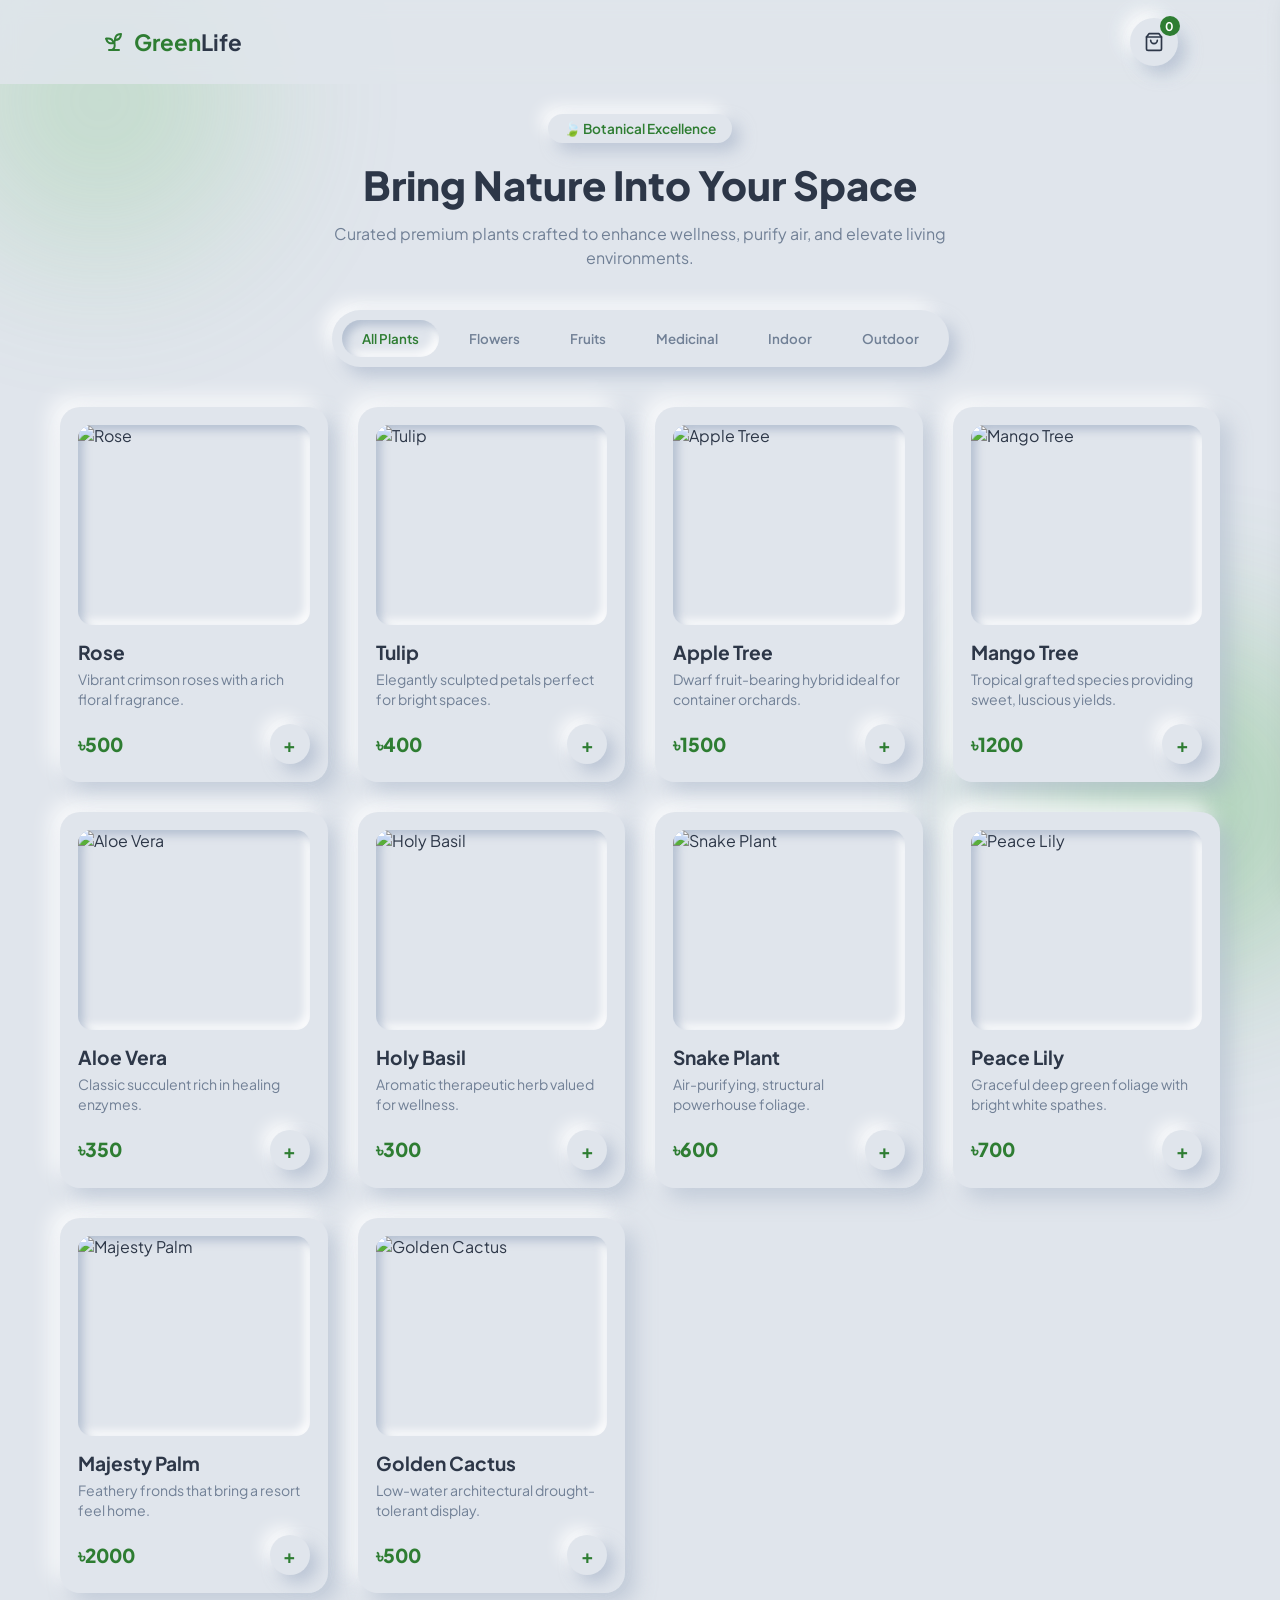
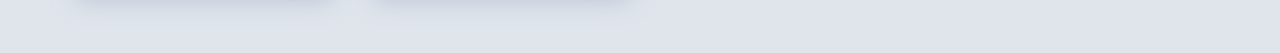
==== index.html @ 5a014563 "index.html" ====
<!DOCTYPE html>
<html lang="en">
<head>
  <meta charset="UTF-8">
  <meta name="viewport" content="width=device-width, initial-scale=1.0">
  <title>Green Life — Modern Botanical Haven</title>
  <link rel="stylesheet" href="greenlife.css">
  <link rel="preconnect" href="https://fonts.googleapis.com">
  <link rel="preconnect" href="https://fonts.gstatic.com" crossorigin>
  <link href="https://fonts.googleapis.com/css2?family=Plus+Jakarta+Sans:wght@400;600;700;800&display=swap" rel="stylesheet">
</head>
<body>

  <!-- Ambient Light Background -->
  <div class="ambient-sphere sphere-1"></div>
  <div class="ambient-sphere sphere-2"></div>

  <!-- Navigation Bar -->
  <nav class="navbar">
    <div class="logo">
      <svg width="24" height="24" viewBox="0 0 24 24" fill="none" stroke="currentColor" stroke-width="2" stroke-linecap="round" stroke-linejoin="round"><path d="M7 20h10"/><path d="M10 20c5.5-2.5.8-6.4 3-10"/><path d="M9.5 9.4c1.1.8 1.8 2.2 2.3 3.7-2 .4-3.5.4-4.8-.3-1.2-.6-2.3-1.9-3-4.2 2.8-.5 4.4 0 5.5.8z"/><path d="M14.1 6a7 7 0 0 0-1.1 4c1.9-.1 3.3-.6 4.3-1.4 1-1 1.6-2.3 1.7-4.6-2.7.1-4.2.8-4.9 2z"/></svg>
      <span>Green<b>Life</b></span>
    </div>
    <button class="cart-trigger" id="cartToggleBtn" aria-label="Cart">
      <svg width="20" height="20" viewBox="0 0 24 24" fill="none" stroke="currentColor" stroke-width="2" stroke-linecap="round" stroke-linejoin="round"><path d="M6 2 3 6v14a2 2 0 0 0 2 2h14a2 2 0 0 0 2-2V6l-3-4Z"/><path d="M3 6h18"/><path d="M16 10a4 4 0 0 1-8 0"/></svg>
      <span class="cart-badge" id="cartBadge">0</span>
    </button>
  </nav>

  <!-- Hero Header -->
  <main class="app-container">
    <header class="hero-header">
      <span class="badge-pill">🍃 Botanical Excellence</span>
      <h1>Bring Nature Into Your Space</h1>
      <p>Curated premium plants crafted to enhance wellness, purify air, and elevate living environments.</p>
    </header>

    <!-- Category Filters -->
    <section class="category-section">
      <div class="category-bar">
        <button class="cat-btn active" onclick="filterCategory('all', this)">All Plants</button>
        <button class="cat-btn" onclick="filterCategory('flower', this)">Flowers</button>
        <button class="cat-btn" onclick="filterCategory('fruit', this)">Fruits</button>
        <button class="cat-btn" onclick="filterCategory('medicinal', this)">Medicinal</button>
        <button class="cat-btn" onclick="filterCategory('indoor', this)">Indoor</button>
        <button class="cat-btn" onclick="filterCategory('outdoor', this)">Outdoor</button>
      </div>
    </section>

    <!-- Plant Showcase Grid -->
    <section class="plant-grid" id="plantGrid"></section>
  </main>

  <!-- Cart Drawer -->
  <div class="cart-overlay" id="cartOverlay"></div>
  <aside class="cart-drawer" id="cartDrawer">
    <div class="cart-header">
      <h2>Your Cart</h2>
      <button class="close-cart" id="cartCloseBtn">&times;</button>
    </div>
    <div class="cart-items" id="cartItems">
      <p class="empty-msg">Your cart is currently empty.</p>
    </div>
    <div class="cart-footer">
      <div class="total-row">
        <span>Total:</span>
        <span id="cartTotal">৳0</span>
      </div>
      <button class="checkout-btn" id="checkoutBtn" onclick="checkout()">Checkout Now</button>
    </div>
  </aside>

  <script src="greenlife.js"></script>
</body>
</html>
---- greenlife.css ----
:root {
  --bg-color: #e0e5ec;
  --text-main: #2d3748;
  --text-muted: #718096;
  --accent-color: #2e7d32;
  --accent-gradient: linear-gradient(135deg, #2e7d32, #66bb6a);
  
  --shadow-drop: 8px 8px 16px rgba(163, 177, 198, 0.6), -8px -8px 16px rgba(255, 255, 255, 0.8);
  --shadow-inset: inset 5px 5px 9px rgba(163, 177, 198, 0.7), inset -5px -5px 9px rgba(255, 255, 255, 0.9);
  --shadow-card: 10px 10px 20px rgba(163, 177, 198, 0.5), -10px -10px 20px rgba(255, 255, 255, 0.8);
  --radius-lg: 20px;
  --radius-md: 14px;
}

* {
  margin: 0;
  padding: 0;
  box-sizing: border-box;
  font-family: 'Plus Jakarta Sans', system-ui, -apple-system, sans-serif;
}

body {
  background-color: var(--bg-color);
  color: var(--text-main);
  min-height: 100vh;
  overflow-x: hidden;
  position: relative;
}

.ambient-sphere {
  position: fixed;
  border-radius: 50%;
  filter: blur(80px);
  z-index: -1;
  opacity: 0.3;
}
.sphere-1 { width: 300px; height: 300px; background: #81c784; top: -50px; left: -50px; }
.sphere-2 { width: 350px; height: 350px; background: #4caf50; bottom: -80px; right: -80px; }

.navbar {
  display: flex;
  justify-content: space-between;
  align-items: center;
  padding: 18px 8%;
  background: rgba(224, 229, 236, 0.85);
  backdrop-filter: blur(10px);
  position: sticky;
  top: 0;
  z-index: 100;
}

.logo {
  display: flex;
  align-items: center;
  gap: 8px;
  font-size: 1.4rem;
  font-weight: 700;
  color: var(--accent-color);
}
.logo b { color: var(--text-main); }

.cart-trigger {
  width: 48px;
  height: 48px;
  border-radius: 50%;
  border: none;
  background: var(--bg-color);
  box-shadow: var(--shadow-drop);
  color: var(--text-main);
  cursor: pointer;
  position: relative;
  display: flex;
  align-items: center;
  justify-content: center;
}

.cart-badge {
  position: absolute;
  top: -2px;
  right: -2px;
  background: var(--accent-color);
  color: #fff;
  font-size: 0.75rem;
  font-weight: 700;
  width: 20px;
  height: 20px;
  border-radius: 50%;
  display: flex;
  align-items: center;
  justify-content: center;
}

.app-container {
  max-width: 1200px;
  margin: 0 auto;
  padding: 30px 20px 60px;
}

.hero-header {
  text-align: center;
  max-width: 650px;
  margin: 0 auto 40px;
}

.badge-pill {
  display: inline-block;
  padding: 6px 16px;
  border-radius: 20px;
  font-size: 0.85rem;
  font-weight: 600;
  color: var(--accent-color);
  background: var(--bg-color);
  box-shadow: var(--shadow-drop);
  margin-bottom: 16px;
}

.hero-header h1 {
  font-size: 2.5rem;
  font-weight: 800;
  margin-bottom: 12px;
}

.hero-header p {
  color: var(--text-muted);
  font-size: 1rem;
  line-height: 1.5;
}

.category-section {
  display: flex;
  justify-content: center;
  margin-bottom: 40px;
}

.category-bar {
  display: flex;
  gap: 10px;
  background: var(--bg-color);
  padding: 10px;
  border-radius: 30px;
  box-shadow: var(--shadow-drop);
  flex-wrap: wrap;
  justify-content: center;
}

.cat-btn {
  border: none;
  background: transparent;
  padding: 10px 20px;
  border-radius: 20px;
  font-weight: 600;
  color: var(--text-muted);
  cursor: pointer;
  transition: all 0.2s ease;
}

.cat-btn.active {
  box-shadow: var(--shadow-inset);
  color: var(--accent-color);
}

.plant-grid {
  display: grid;
  grid-template-columns: repeat(auto-fill, minmax(260px, 1fr));
  gap: 30px;
}

.plant-card {
  background: var(--bg-color);
  border-radius: var(--radius-lg);
  padding: 18px;
  box-shadow: var(--shadow-card);
  transition: transform 0.2s ease, box-shadow 0.2s ease;
  display: flex;
  flex-direction: column;
}

.plant-card:hover {
  transform: translateY(-5px);
}

.card-img-wrapper {
  width: 100%;
  height: 200px;
  border-radius: var(--radius-md);
  overflow: hidden;
  box-shadow: var(--shadow-inset);
  margin-bottom: 15px;
}

.card-img-wrapper img {
  width: 100%;
  height: 100%;
  object-fit: cover;
}

.plant-card h3 {
  font-size: 1.2rem;
  font-weight: 700;
  margin-bottom: 6px;
}

.plant-card .desc {
  font-size: 0.88rem;
  color: var(--text-muted);
  margin-bottom: 15px;
  line-height: 1.4;
}

.card-footer {
  margin-top: auto;
  display: flex;
  justify-content: space-between;
  align-items: center;
}

.price {
  font-size: 1.2rem;
  font-weight: 800;
  color: var(--accent-color);
}

.add-btn {
  border: none;
  background: var(--bg-color);
  box-shadow: var(--shadow-drop);
  width: 40px;
  height: 40px;
  border-radius: 50%;
  color: var(--accent-color);
  font-size: 1.2rem;
  font-weight: 700;
  cursor: pointer;
  display: flex;
  align-items: center;
  justify-content: center;
}

.add-btn:active {
  box-shadow: var(--shadow-inset);
}

.cart-overlay {
  position: fixed;
  top: 0; left: 0; width: 100%; height: 100%;
  background: rgba(0,0,0,0.2);
  backdrop-filter: blur(4px);
  z-index: 200;
  display: none;
}

.cart-overlay.open { display: block; }

.cart-drawer {
  position: fixed;
  top: 0; right: -400px;
  width: 100%;
  max-width: 380px;
  height: 100%;
  background: var(--bg-color);
  box-shadow: -10px 0 25px rgba(0,0,0,0.1);
  z-index: 201;
  display: flex;
  flex-direction: column;
  padding: 25px;
  transition: right 0.3s ease;
}

.cart-drawer.open { right: 0; }

.cart-header {
  display: flex;
  justify-content: space-between;
  align-items: center;
  margin-bottom: 20px;
}

.close-cart {
  background: none;
  border: none;
  font-size: 1.8rem;
  cursor: pointer;
  color: var(--text-muted);
}

.cart-items {
  flex-grow: 1;
  overflow-y: auto;
  display: flex;
  flex-direction: column;
  gap: 12px;
}

.cart-item {
  display: flex;
  align-items: center;
  gap: 12px;
  padding: 10px;
  border-radius: var(--radius-md);
  box-shadow: var(--shadow-drop);
}

.cart-item img {
  width: 48px;
  height: 48px;
  border-radius: 8px;
  object-fit: cover;
}

.cart-item-info { flex-grow: 1; }
.cart-item-info h4 { font-size: 0.9rem; }
.cart-item-info p { font-size: 0.85rem; color: var(--accent-color); font-weight: 700; }

.remove-btn {
  background: transparent;
  border: none;
  color: #e53e3e;
  font-size: 1.1rem;
  cursor: pointer;
  padding: 4px 8px;
}

.cart-footer {
  margin-top: 15px;
  padding-top: 15px;
  border-top: 1px solid rgba(0,0,0,0.05);
}

.total-row {
  display: flex;
  justify-content: space-between;
  font-size: 1.1rem;
  font-weight: 700;
  margin-bottom: 15px;
}

.checkout-btn {
  width: 100%;
  padding: 14px;
  border-radius: 25px;
  border: none;
  background: var(--accent-gradient);
  color: #fff;
  font-weight: 700;
  font-size: 0.95rem;
  cursor: pointer;
  box-shadow: var(--shadow-drop);
}
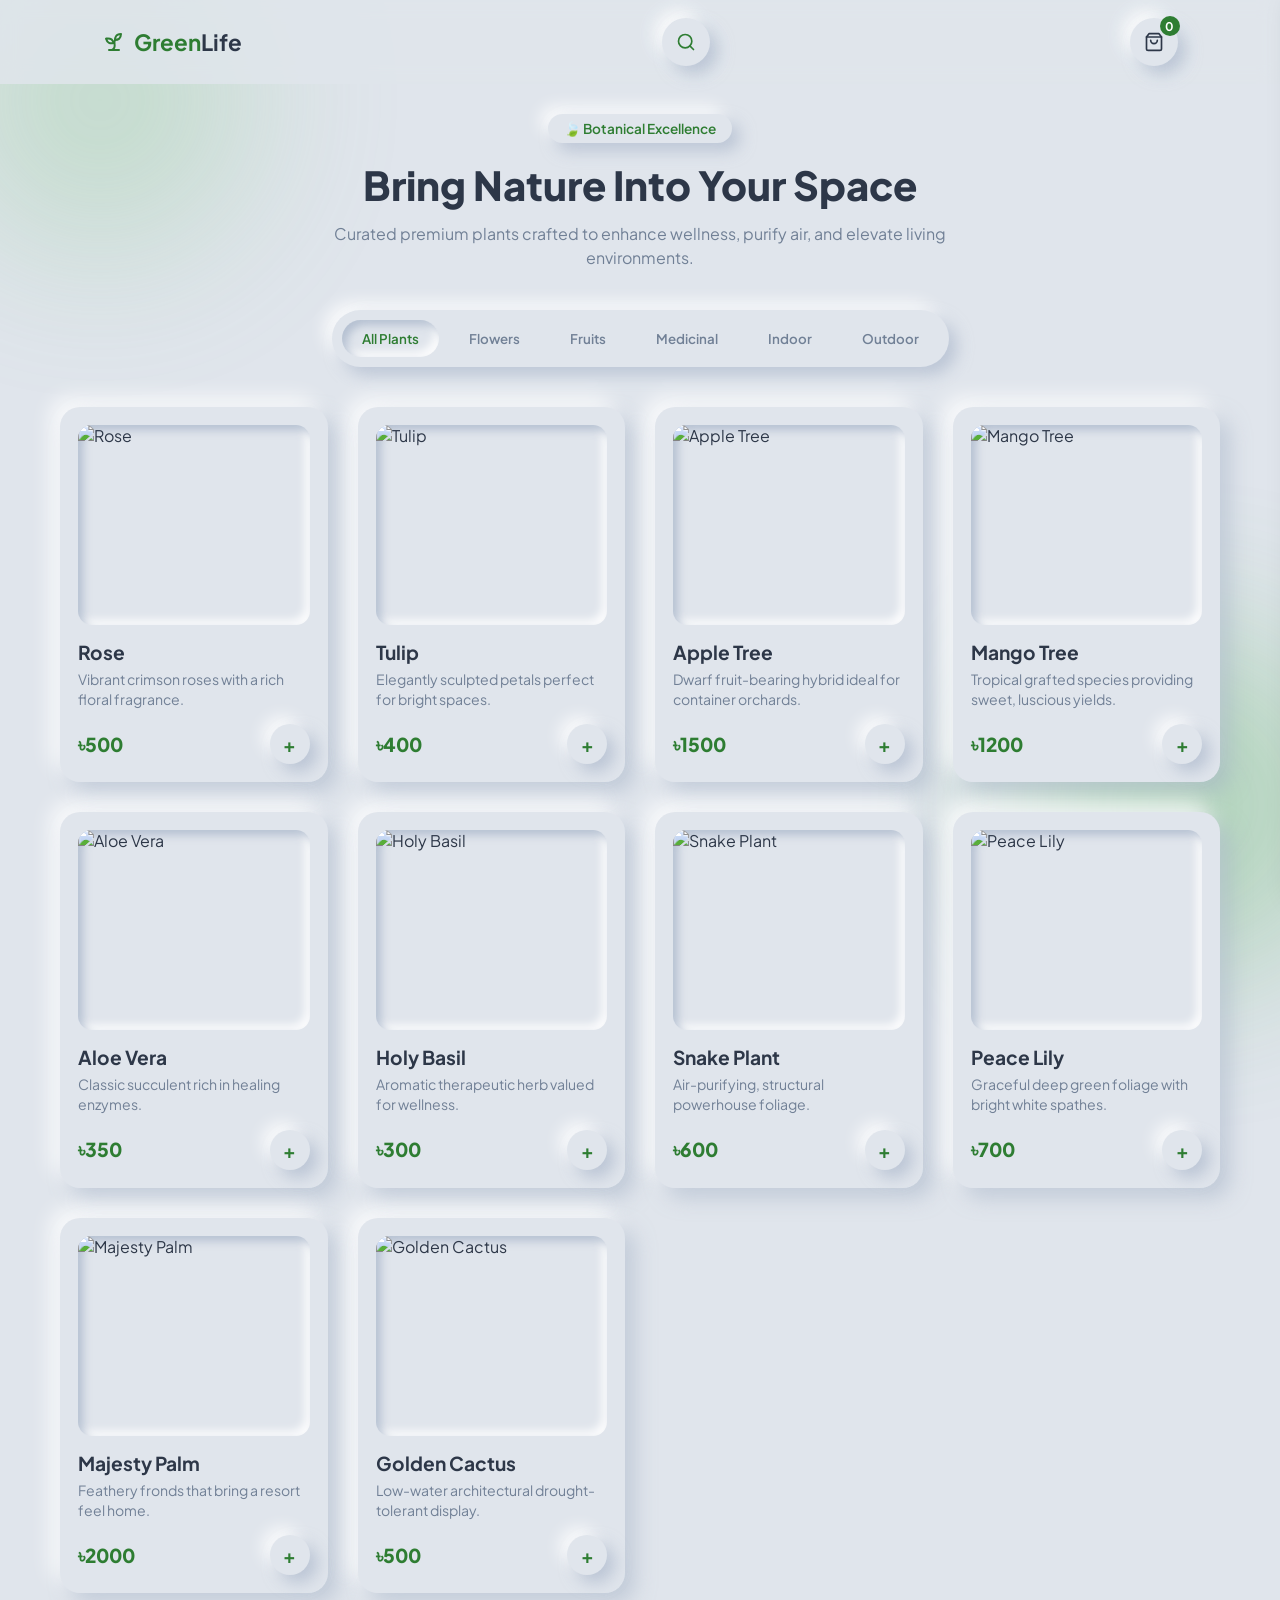
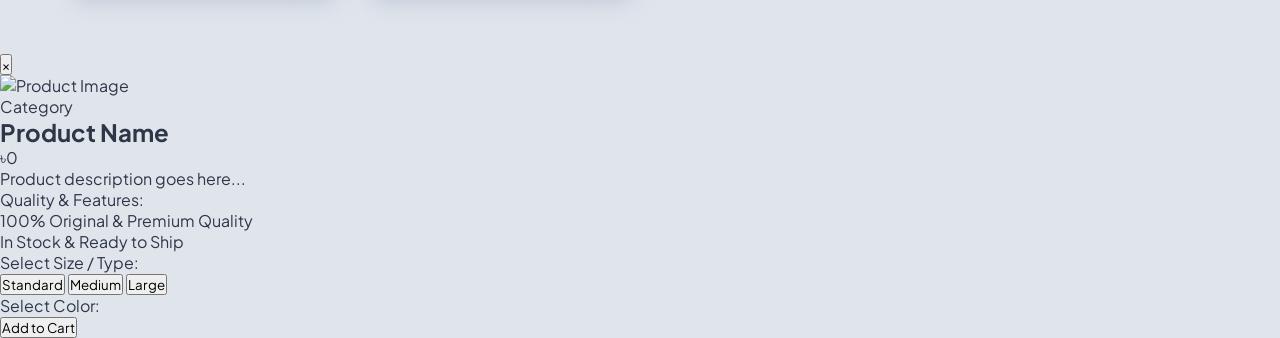
==== commit d2b2d47a: "Add files via upload" ====
--- a/index.html
+++ b/index.html
@@ -20,6 +20,22 @@
     <div class="logo">
       <svg width="24" height="24" viewBox="0 0 24 24" fill="none" stroke="currentColor" stroke-width="2" stroke-linecap="round" stroke-linejoin="round"><path d="M7 20h10"/><path d="M10 20c5.5-2.5.8-6.4 3-10"/><path d="M9.5 9.4c1.1.8 1.8 2.2 2.3 3.7-2 .4-3.5.4-4.8-.3-1.2-.6-2.3-1.9-3-4.2 2.8-.5 4.4 0 5.5.8z"/><path d="M14.1 6a7 7 0 0 0-1.1 4c1.9-.1 3.3-.6 4.3-1.4 1-1 1.6-2.3 1.7-4.6-2.7.1-4.2.8-4.9 2z"/></svg>
       <span>Green<b>Life</b></span>
+    </div>
+<!-- Search Bar Wrapper -->
+    <div class="search-wrapper" id="searchWrapper">
+      <button class="search-trigger" id="searchToggleBtn" aria-label="Search">
+        <svg width="20" height="20" viewBox="0 0 24 24" fill="none" stroke="currentColor" stroke-width="2" stroke-linecap="round" stroke-linejoin="round">
+          <circle cx="11" cy="11" r="8"></circle>
+          <line x1="21" y1="21" x2="16.65" y2="16.65"></line>
+        </svg>
+      </button>
+      <div class="search-input-box" id="searchInputBox">
+        <svg width="18" height="18" viewBox="0 0 24 24" fill="none" stroke="currentColor" stroke-width="2" stroke-linecap="round" stroke-linejoin="round">
+          <circle cx="11" cy="11" r="8"></circle>
+          <line x1="21" y1="21" x2="16.65" y2="16.65"></line>
+        </svg>
+        <input type="text" id="searchInput" placeholder="Search plants..." autocomplete="off">
+      </div>
     </div>
     <button class="cart-trigger" id="cartToggleBtn" aria-label="Cart">
       <svg width="20" height="20" viewBox="0 0 24 24" fill="none" stroke="currentColor" stroke-width="2" stroke-linecap="round" stroke-linejoin="round"><path d="M6 2 3 6v14a2 2 0 0 0 2 2h14a2 2 0 0 0 2-2V6l-3-4Z"/><path d="M3 6h18"/><path d="M16 10a4 4 0 0 1-8 0"/></svg>
@@ -71,5 +87,56 @@
   </aside>
 
   <script src="greenlife.js"></script>
+<!-- Product Details Modal -->
+<div class="modal-overlay" id="productDetailModal">
+  <div class="modal-card product-detail-card">
+    <button class="close-modal-btn" onclick="closeProductDetailModal()">&times;</button>
+    <div class="product-detail-grid">
+      <div class="detail-img-box">
+        <img id="modalProductImg" src="" alt="Product Image">
+      </div>
+      <div class="detail-content">
+        <span class="detail-badge" id="modalProductCategory">Category</span>
+        <h2 id="modalProductName">Product Name</h2>
+        <p class="detail-price" id="modalProductPrice">৳0</p>
+        <p class="detail-desc" id="modalProductDesc">Product description goes here...</p>
+        
+        <!-- Quality / Highlights -->
+        <div class="detail-section">
+          <label>Quality & Features:</label>
+          <ul class="quality-list" id="modalProductQuality">
+            <li>100% Original & Premium Quality</li>
+            <li>In Stock & Ready to Ship</li>
+          </ul>
+        </div>
+
+        <!-- Size Selection -->
+        <div class="detail-section">
+          <label>Select Size / Type:</label>
+          <div class="variant-options" id="modalSizeOptions">
+            <button class="variant-btn active" onclick="selectVariant(this)">Standard</button>
+            <button class="variant-btn" onclick="selectVariant(this)">Medium</button>
+            <button class="variant-btn" onclick="selectVariant(this)">Large</button>
+          </div>
+        </div>
+
+        <!-- Color Selection -->
+        <div class="detail-section">
+          <label>Select Color:</label>
+          <div class="color-options" id="modalColorOptions">
+            <span class="color-dot active" style="background:#0f172a;" onclick="selectColor(this)"></span>
+            <span class="color-dot" style="background:#2563eb;" onclick="selectColor(this)"></span>
+            <span class="color-dot" style="background:#dc2626;" onclick="selectColor(this)"></span>
+          </div>
+        </div>
+
+        <!-- Add to Cart Action -->
+        <div class="modal-action-row">
+          <button class="add-btn-large" id="modalAddToCartBtn">Add to Cart</button>
+        </div>
+      </div>
+    </div>
+  </div>
+</div>
 </body>
-</html>
+</html>
--- a/greenlife.css
+++ b/greenlife.css
@@ -345,4 +345,101 @@
   font-size: 0.95rem;
   cursor: pointer;
   box-shadow: var(--shadow-drop);
+}
+
+/* --- Fixed Neumorphic Search Bar Styles --- */
+.navbar {
+  position: sticky;
+  top: 0;
+  display: flex;
+  justify-content: space-between;
+  align-items: center;
+  padding: 18px 8%;
+  background: rgba(224, 229, 236, 0.85);
+  backdrop-filter: blur(10px);
+  z-index: 100;
+}
+
+/* Container for search & cart buttons */
+.nav-actions {
+  display: flex;
+  align-items: center;
+  gap: 16px;
+  position: relative;
+}
+
+.search-wrapper {
+  position: relative;
+  display: flex;
+  align-items: center;
+}
+
+.search-trigger {
+  width: 48px;
+  height: 48px;
+  border-radius: 50%;
+  border: none;
+  background: var(--bg-color);
+  box-shadow: var(--shadow-drop);
+  color: var(--accent-color);
+  cursor: pointer;
+  display: flex;
+  align-items: center;
+  justify-content: center;
+  transition: all 0.3s ease;
+}
+
+.search-trigger:active {
+  box-shadow: var(--shadow-inset);
+}
+
+.search-input-box {
+  position: absolute;
+  right: 0;
+  top: 50%;
+  transform: translateY(-50%);
+  display: flex;
+  align-items: center;
+  gap: 10px;
+  width: 0;
+  height: 48px;
+  padding: 0;
+  border-radius: 24px;
+  background: var(--bg-color);
+  box-shadow: var(--shadow-inset);
+  opacity: 0;
+  pointer-events: none;
+  overflow: hidden;
+  transition: width 0.35s cubic-bezier(0.4, 0, 0.2, 1), opacity 0.25s ease, padding 0.35s ease;
+  z-index: 20;
+}
+
+.search-input-box svg {
+  min-width: 18px;
+  color: var(--text-muted);
+}
+
+.search-input-box input {
+  border: none !important;
+  outline: none !important;
+  background: transparent !important;
+  width: 100%;
+  font-size: 0.95rem;
+  color: var(--text-main);
+  font-family: inherit;
+  box-shadow: none !important;
+}
+
+/* Active Expanded State: Covers "GreenLife" text while keeping logo visible */
+.search-wrapper.active .search-trigger {
+  opacity: 0;
+  pointer-events: none;
+}
+
+.search-wrapper.active .search-input-box {
+  width: calc(100vw - 16% - 110px);
+  max-width: 500px;
+  opacity: 1;
+  pointer-events: auto;
+  padding: 0 18px;
 }
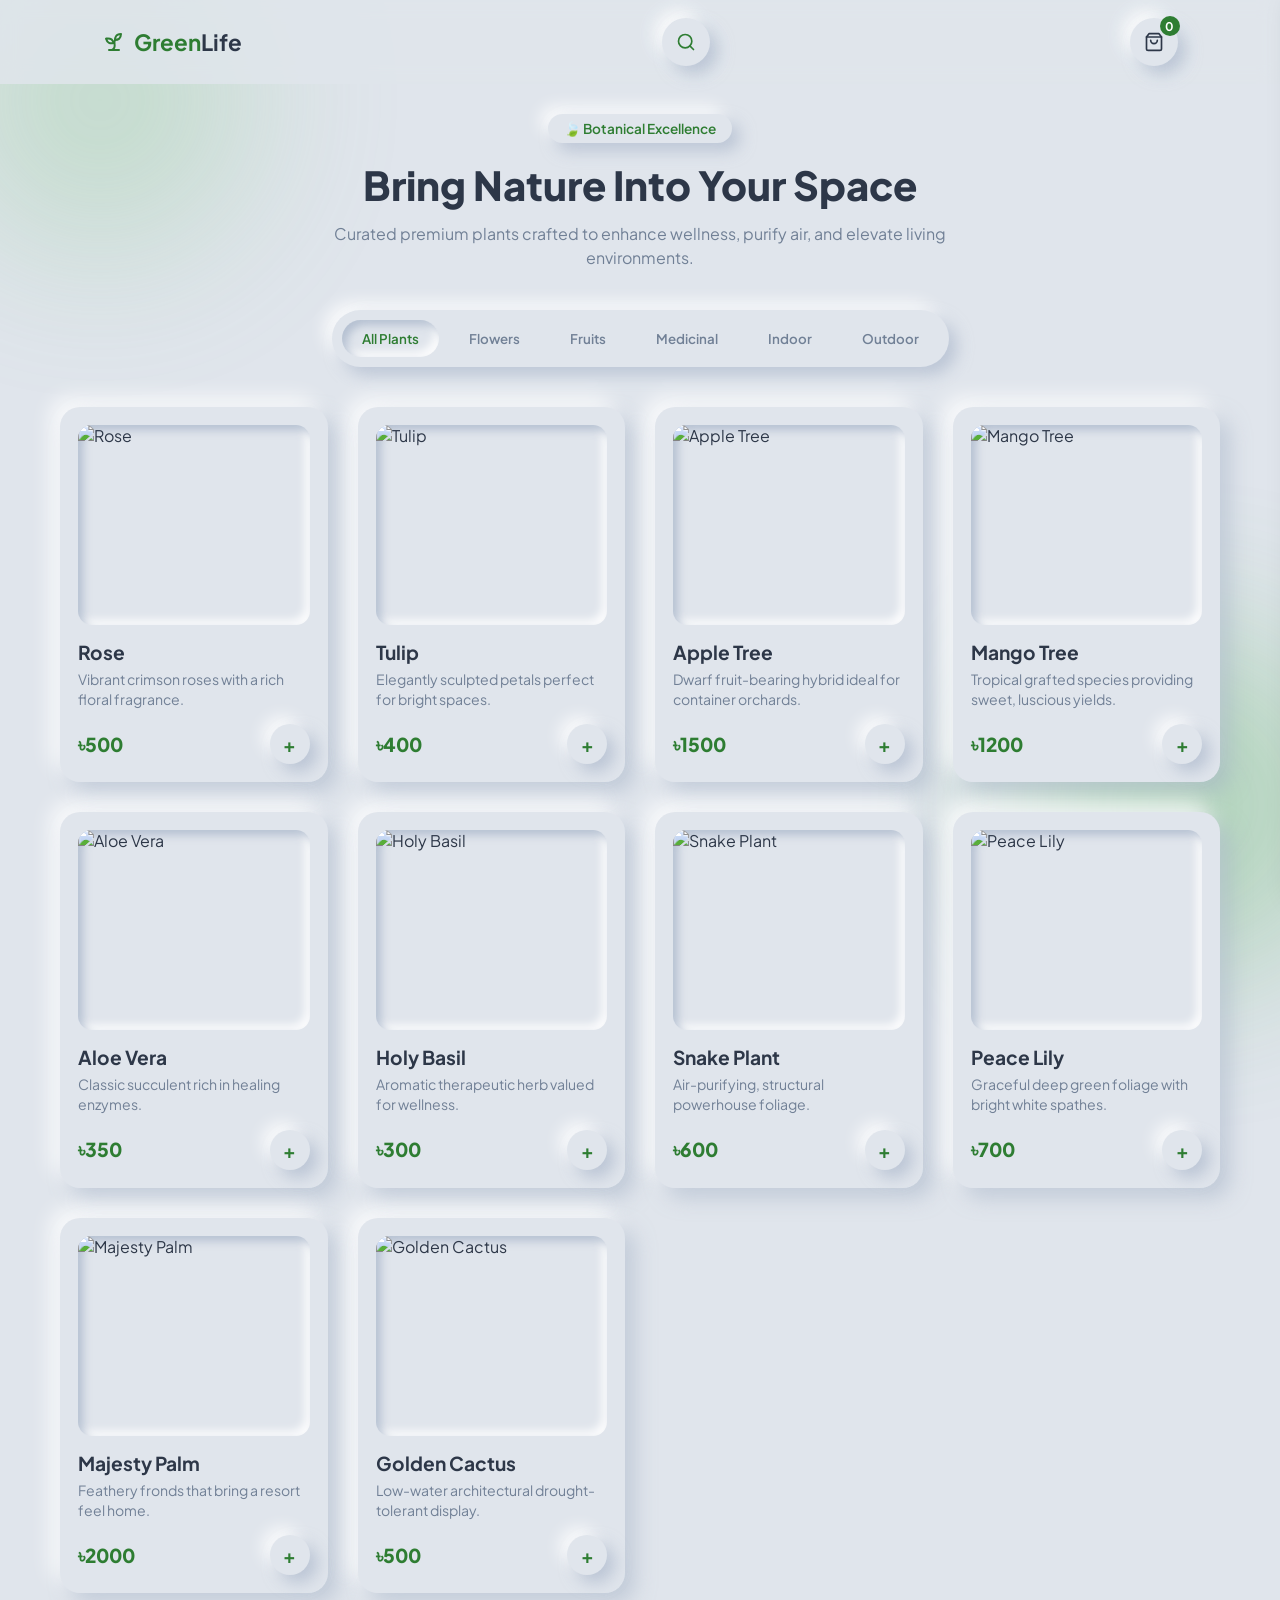
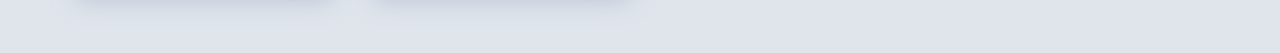
==== commit 61a28f5a: "index.html" ====
--- a/index.html
+++ b/index.html
@@ -139,4 +139,4 @@
   </div>
 </div>
 </body>
-</html>+</html>
--- a/greenlife.css
+++ b/greenlife.css
@@ -442,4 +442,179 @@
   opacity: 1;
   pointer-events: auto;
   padding: 0 18px;
+}
+
+/* Product Modal টি লুকানো এবং পপ-আপ হিসেবে সেট করা */
+.modal-overlay {
+  position: fixed;
+  top: 0;
+  left: 0;
+  width: 100vw;
+  height: 100vh;
+  background: rgba(15, 23, 42, 0.5);
+  backdrop-filter: blur(8px);
+  display: none; /* ডিফল্টভাবে লুকিয়ে থাকবে */
+  align-items: center;
+  justify-content: center;
+  z-index: 1000;
+}
+
+.modal-overlay.active {
+  display: flex; /* সক্রিয় হলে পপ-আপ দেখাবে */
+}
+
+/* --- Modal Card Styling & Detail Views --- */
+.product-detail-card {
+  position: relative;
+  background: var(--bg-color);
+  border-radius: var(--radius-lg);
+  padding: 32px;
+  max-width: 720px;
+  width: 90%;
+  box-shadow: var(--shadow-card);
+}
+
+.close-modal-btn {
+  position: absolute;
+  top: 16px;
+  right: 20px;
+  background: transparent;
+  border: none;
+  font-size: 1.8rem;
+  color: var(--text-muted);
+  cursor: pointer;
+  z-index: 10;
+}
+
+.product-detail-grid {
+  display: grid;
+  grid-template-columns: 1fr 1.2fr;
+  gap: 24px;
+  align-items: center;
+}
+
+@media (max-width: 640px) {
+  .product-detail-grid {
+    grid-template-columns: 1fr;
+  }
+}
+
+.detail-img-box {
+  width: 100%;
+  height: 260px;
+  border-radius: var(--radius-md);
+  overflow: hidden;
+  box-shadow: var(--shadow-inset);
+}
+
+.detail-img-box img {
+  width: 100%;
+  height: 100%;
+  object-fit: cover;
+}
+
+.detail-content {
+  display: flex;
+  flex-direction: column;
+  gap: 12px;
+}
+
+.detail-badge {
+  display: inline-block;
+  align-self: flex-start;
+  padding: 4px 12px;
+  border-radius: 12px;
+  font-size: 0.75rem;
+  font-weight: 700;
+  color: var(--accent-color);
+  background: var(--bg-color);
+  box-shadow: var(--shadow-drop);
+}
+
+.detail-price {
+  font-size: 1.4rem;
+  font-weight: 800;
+  color: var(--accent-color);
+}
+
+.detail-desc {
+  font-size: 0.9rem;
+  color: var(--text-muted);
+  line-height: 1.4;
+}
+
+.detail-section label {
+  display: block;
+  font-size: 0.85rem;
+  font-weight: 700;
+  margin-bottom: 6px;
+  color: var(--text-main);
+}
+
+.quality-list {
+  list-style: none;
+  font-size: 0.82rem;
+  color: var(--text-muted);
+}
+
+.quality-list li::before {
+  content: "✔ ";
+  color: var(--accent-color);
+}
+
+.variant-options {
+  display: flex;
+  gap: 8px;
+}
+
+.variant-btn {
+  border: none;
+  background: var(--bg-color);
+  box-shadow: var(--shadow-drop);
+  padding: 6px 14px;
+  border-radius: 12px;
+  font-weight: 600;
+  font-size: 0.82rem;
+  color: var(--text-main);
+  cursor: pointer;
+}
+
+.variant-btn.active {
+  box-shadow: var(--shadow-inset);
+  color: var(--accent-color);
+}
+
+.color-options {
+  display: flex;
+  gap: 10px;
+}
+
+.color-dot {
+  width: 22px;
+  height: 22px;
+  border-radius: 50%;
+  cursor: pointer;
+  box-shadow: var(--shadow-drop);
+  border: 2px solid transparent;
+}
+
+.color-dot.active {
+  border-color: var(--accent-color);
+}
+
+.modal-action-row {
+  margin-top: 10px;
+}
+
+.add-btn-large {
+  width: 100%;
+  padding: 12px;
+  border-radius: 20px;
+  border: none;
+  background: var(--accent-gradient);
+  color: #fff;
+  font-weight: 700;
+  font-size: 0.95rem;
+  cursor: pointer;
+  box-shadow: var(--shadow-drop);
 }
